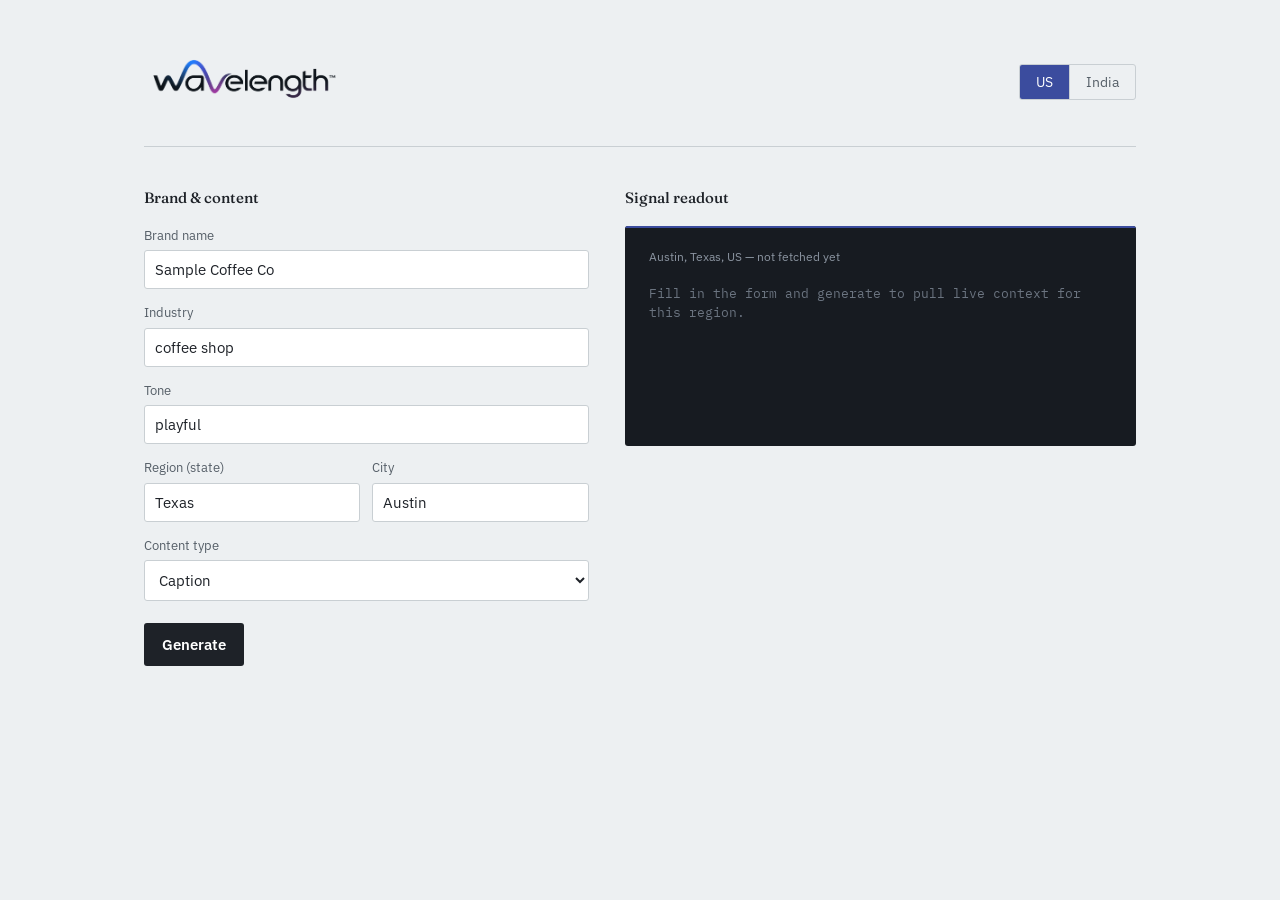
==== src/frontend/index.html @ c7938f63 "initial commit base pipeline set" ====
<!DOCTYPE html>
<html lang="en">
<head>
<meta charset="UTF-8" />
<meta name="viewport" content="width=device-width, initial-scale=1" />
<title>Wavelength</title>
<link rel="preconnect" href="https://fonts.googleapis.com">
<link rel="preconnect" href="https://fonts.gstatic.com" crossorigin>
<link href="https://fonts.googleapis.com/css2?family=Fraunces:opsz,wght@9..144,400;9..144,500;9..144,600&family=IBM+Plex+Mono:wght@400;500&family=IBM+Plex+Sans:wght@400;500;600&display=swap" rel="stylesheet">
<link rel="stylesheet" href="styles.css">
</head>
<body data-country="US">
  <div class="wrap">
    <header>
      <div class="wordmark">
        <img src="assets/logo.png" alt="Wavelength"
             onerror="this.outerHTML='&lt;span class=&quot;wordmark-text&quot;&gt;Wavelength&lt;/span&gt;'" />
      </div>
      <div class="country-toggle" role="group" aria-label="Country">
        <button id="btn-us" aria-pressed="true" onclick="setCountry('US')">US</button>
        <button id="btn-india" aria-pressed="false" onclick="setCountry('India')">India</button>
      </div>
    </header>

    <div class="grid">
      <div>
        <h2 class="section-title">Brand &amp; content</h2>
        <form id="form">
          <div class="field">
            <label for="brand_name">Brand name</label>
            <input id="brand_name" value="Sample Coffee Co" required />
          </div>
          <div class="field">
            <label for="industry">Industry</label>
            <input id="industry" value="coffee shop" required />
          </div>
          <div class="field">
            <label for="tone">Tone</label>
            <input id="tone" value="playful" required />
          </div>
          <div class="row-2">
            <div class="field">
              <label for="region">Region (state)</label>
              <input id="region" value="Texas" required />
            </div>
            <div class="field">
              <label for="city">City</label>
              <input id="city" value="Austin" />
            </div>
          </div>
          <div class="field">
            <label for="content_type">Content type</label>
            <select id="content_type">
              <option value="caption">Caption</option>
              <option value="notification">Notification</option>
              <option value="meme">Meme</option>
            </select>
          </div>
          <button class="generate" id="generate-btn" type="submit">Generate</button>
        </form>
      </div>

      <div>
        <h2 class="section-title">Signal readout</h2>
        <div class="readout" id="readout">
          <div class="label" id="readout-label">Texas, US — not fetched yet</div>
          <div class="empty">Fill in the form and generate to pull live context for this region.</div>
        </div>
      </div>
    </div>

    <div class="results" id="results" style="display:none;">
      <h2 class="section-title">Results</h2>
      <div id="candidates"></div>
      <div class="note" id="pipeline-note"></div>
    </div>
  </div>

  <script src="script.js"></script>
</body>
</html>
---- src/frontend/styles.css ----
:root {
  --paper: #EDF0F2;
  --ink: #1E2228;
  --ink-soft: #565F68;
  --line: #C9CFD3;
  --panel: #171B21;
  --panel-text: #E7EAEC;
  --accent: #3B4C9E;
  --accent-soft: #E1E5F2;
  --radius: 3px;
}
[data-country="India"] {
  --accent: #E08A1E;
  --accent-soft: #FBEBD4;
}

* { box-sizing: border-box; }
html { scroll-padding-top: 24px; }
body {
  margin: 0;
  background: var(--paper);
  color: var(--ink);
  font-family: 'IBM Plex Sans', system-ui, sans-serif;
  line-height: 1.5;
  -webkit-font-smoothing: antialiased;
}
.wrap {
  max-width: 1040px;
  margin: 0 auto;
  padding: 32px 24px 80px;
}

header {
  display: flex;
  align-items: center;
  justify-content: space-between;
  padding-bottom: 14px;
  border-bottom: 1px solid var(--line);
  margin-bottom: 40px;
}
.wordmark { display: flex; align-items: center; }
.wordmark img {
  height: 100px;
  width: auto;
  display: block;
}
.wordmark-text {
  font-family: 'Fraunces', serif;
  font-size: 28px;
  font-weight: 500;
  letter-spacing: -0.01em;
}
.country-toggle {
  display: flex;
  border: 1px solid var(--line);
  border-radius: var(--radius);
  overflow: hidden;
}
.country-toggle button {
  font-family: inherit;
  font-size: 14px;
  padding: 8px 16px;
  border: none;
  background: transparent;
  color: var(--ink-soft);
  cursor: pointer;
}
.country-toggle button[aria-pressed="true"] {
  background: var(--accent);
  color: #fff;
}
.country-toggle button:not(:last-child) { border-right: 1px solid var(--line); }
.country-toggle button:focus-visible { outline: 2px solid var(--accent); outline-offset: -2px; }

/* main grid */
.grid {
  display: grid;
  grid-template-columns: 1fr 1.15fr;
  gap: 36px;
}
@media (max-width: 760px) {
  .grid { grid-template-columns: 1fr; }
}

h2.section-title {
  font-family: 'Fraunces', serif;
  font-size: 15px;
  font-weight: 500;
  margin: 0 0 16px;
  color: var(--ink);
}

/* form */
form { display: flex; flex-direction: column; gap: 14px; }
.field { display: flex; flex-direction: column; gap: 5px; }
.field label { font-size: 13px; color: var(--ink-soft); }
.field input, .field select {
  font-family: inherit;
  font-size: 15px;
  padding: 9px 10px;
  border: 1px solid var(--line);
  border-radius: var(--radius);
  background: #fff;
  color: var(--ink);
}
.field input:focus-visible, .field select:focus-visible {
  outline: 2px solid var(--accent);
  outline-offset: 1px;
}
.row-2 { display: grid; grid-template-columns: 1fr 1fr; gap: 12px; }

button.generate {
  margin-top: 8px;
  font-family: inherit;
  font-size: 15px;
  font-weight: 600;
  padding: 12px 18px;
  border: none;
  border-radius: var(--radius);
  background: var(--ink);
  color: #fff;
  cursor: pointer;
  width: fit-content;
}
button.generate:hover { background: #000; }
button.generate:disabled { opacity: 0.5; cursor: progress; }
button.generate:focus-visible { outline: 2px solid var(--accent); outline-offset: 2px; }

.readout {
  background: var(--panel);
  color: var(--panel-text);
  border-radius: var(--radius);
  padding: 22px 24px;
  position: relative;
  overflow: hidden;
  min-height: 220px;
}
.readout::before {
  content: "";
  position: absolute;
  left: 0; right: 0; top: 0;
  height: 2px;
  background: var(--accent);
}
.readout .label {
  font-size: 12px;
  color: #8B94A0;
  margin-bottom: 18px;
}
.readout dl {
  display: grid;
  grid-template-columns: auto 1fr;
  row-gap: 14px;
  column-gap: 16px;
  margin: 0;
}
.readout dt {
  font-family: 'IBM Plex Mono', monospace;
  font-size: 12px;
  color: #8B94A0;
  align-self: start;
  padding-top: 2px;
}
.readout dd {
  font-family: 'IBM Plex Mono', monospace;
  font-size: 14px;
  margin: 0;
  color: var(--panel-text);
  word-break: break-word;
}
.readout .empty {
  color: #6B7480;
  font-family: 'IBM Plex Mono', monospace;
  font-size: 13px;
}

/* results */
.results { margin-top: 48px; }
.candidate {
  padding: 20px 0;
  border-top: 1px solid var(--line);
  display: grid;
  grid-template-columns: 28px 1fr;
  gap: 14px;
}
.candidate:last-child { border-bottom: 1px solid var(--line); }
.candidate .num {
  font-family: 'IBM Plex Mono', monospace;
  font-size: 13px;
  color: var(--ink-soft);
  padding-top: 2px;
}
.candidate .text { font-size: 15.5px; max-width: 62ch; }
.candidate .copy-btn {
  margin-top: 10px;
  font-family: inherit;
  font-size: 13px;
  background: none;
  border: 1px solid var(--line);
  border-radius: var(--radius);
  padding: 5px 10px;
  cursor: pointer;
  color: var(--ink-soft);
}
.candidate .copy-btn:hover { border-color: var(--accent); color: var(--accent); }

.note {
  margin-top: 28px;
  font-size: 13px;
  color: var(--ink-soft);
  border-left: 2px solid var(--accent);
  padding-left: 12px;
}

.empty-state {
  color: var(--ink-soft);
  font-size: 14.5px;
  padding: 20px 0;
}

@media (prefers-reduced-motion: no-preference) {
  .readout.pulsing::before { animation: scan 1.1s ease-in-out; }
}
@keyframes scan {
  0% { transform: translateX(-100%); }
  100% { transform: translateX(100%); }
}
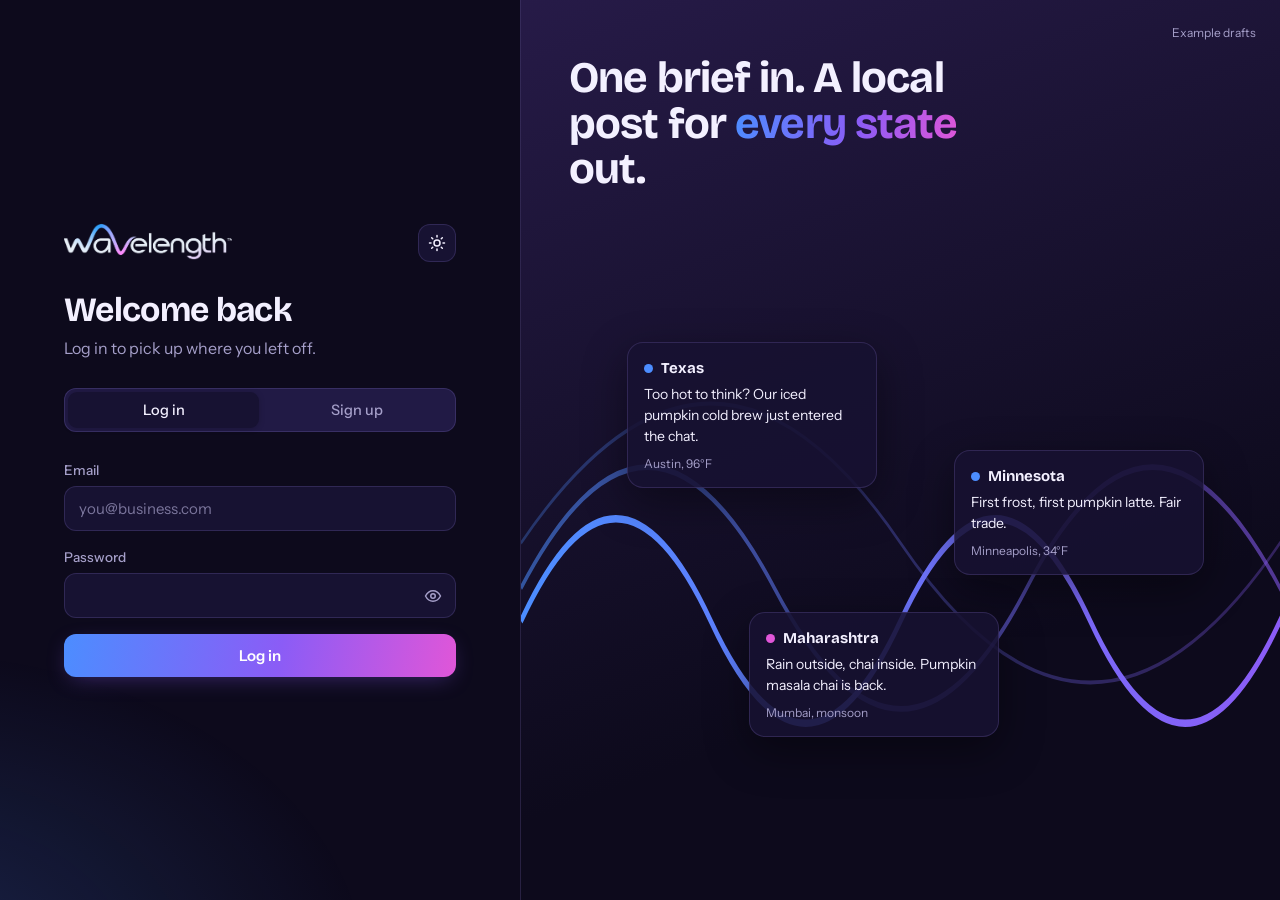
==== commit 8ab07686: "changed ui, added login/logout" ====
--- a/src/frontend/index.html
+++ b/src/frontend/index.html
@@ -1,81 +1,15 @@
 <!DOCTYPE html>
-<html lang="en">
+<html lang="en" data-theme="dark">
 <head>
 <meta charset="UTF-8" />
-<meta name="viewport" content="width=device-width, initial-scale=1" />
 <title>Wavelength</title>
-<link rel="preconnect" href="https://fonts.googleapis.com">
-<link rel="preconnect" href="https://fonts.gstatic.com" crossorigin>
-<link href="https://fonts.googleapis.com/css2?family=Fraunces:opsz,wght@9..144,400;9..144,500;9..144,600&family=IBM+Plex+Mono:wght@400;500&family=IBM+Plex+Sans:wght@400;500;600&display=swap" rel="stylesheet">
-<link rel="stylesheet" href="styles.css">
+<script src="js/common.js"></script>
+<style>body{background:#0D0A1C}</style>
 </head>
-<body data-country="US">
-  <div class="wrap">
-    <header>
-      <div class="wordmark">
-        <img src="assets/logo.png" alt="Wavelength"
-             onerror="this.outerHTML='&lt;span class=&quot;wordmark-text&quot;&gt;Wavelength&lt;/span&gt;'" />
-      </div>
-      <div class="country-toggle" role="group" aria-label="Country">
-        <button id="btn-us" aria-pressed="true" onclick="setCountry('US')">US</button>
-        <button id="btn-india" aria-pressed="false" onclick="setCountry('India')">India</button>
-      </div>
-    </header>
-
-    <div class="grid">
-      <div>
-        <h2 class="section-title">Brand &amp; content</h2>
-        <form id="form">
-          <div class="field">
-            <label for="brand_name">Brand name</label>
-            <input id="brand_name" value="Sample Coffee Co" required />
-          </div>
-          <div class="field">
-            <label for="industry">Industry</label>
-            <input id="industry" value="coffee shop" required />
-          </div>
-          <div class="field">
-            <label for="tone">Tone</label>
-            <input id="tone" value="playful" required />
-          </div>
-          <div class="row-2">
-            <div class="field">
-              <label for="region">Region (state)</label>
-              <input id="region" value="Texas" required />
-            </div>
-            <div class="field">
-              <label for="city">City</label>
-              <input id="city" value="Austin" />
-            </div>
-          </div>
-          <div class="field">
-            <label for="content_type">Content type</label>
-            <select id="content_type">
-              <option value="caption">Caption</option>
-              <option value="notification">Notification</option>
-              <option value="meme">Meme</option>
-            </select>
-          </div>
-          <button class="generate" id="generate-btn" type="submit">Generate</button>
-        </form>
-      </div>
-
-      <div>
-        <h2 class="section-title">Signal readout</h2>
-        <div class="readout" id="readout">
-          <div class="label" id="readout-label">Texas, US — not fetched yet</div>
-          <div class="empty">Fill in the form and generate to pull live context for this region.</div>
-        </div>
-      </div>
-    </div>
-
-    <div class="results" id="results" style="display:none;">
-      <h2 class="section-title">Results</h2>
-      <div id="candidates"></div>
-      <div class="note" id="pipeline-note"></div>
-    </div>
-  </div>
-
-  <script src="script.js"></script>
+<body>
+  <script>
+    window.location.href = getToken() ? 'app.html' : 'login.html';
+  </script>
+  <noscript><a href="login.html">Continue to Wavelength</a></noscript>
 </body>
-</html>+</html>
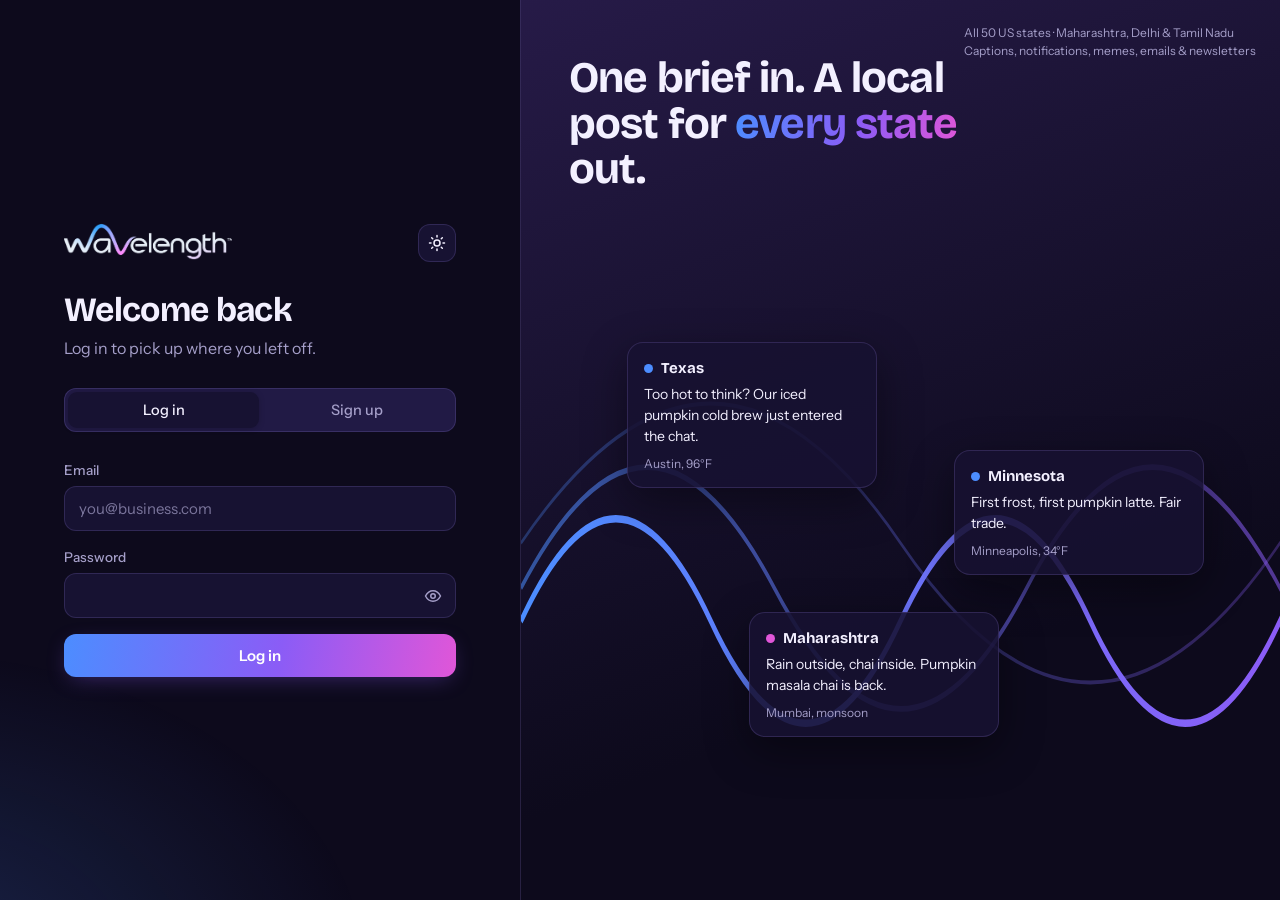
==== commit b9c9d14b: "integrated hf model, and some data about states" ====
--- a/src/frontend/index.html
+++ b/src/frontend/index.html
@@ -10,6 +10,7 @@
   <script>
     window.location.href = getToken() ? 'app.html' : 'login.html';
   </script>
+  <p>Regional marketing content for all 50 US states, plus Maharashtra, Delhi, and Tamil Nadu. Create captions, notifications, memes, emails, and newsletters.</p>
   <noscript><a href="login.html">Continue to Wavelength</a></noscript>
 </body>
 </html>
